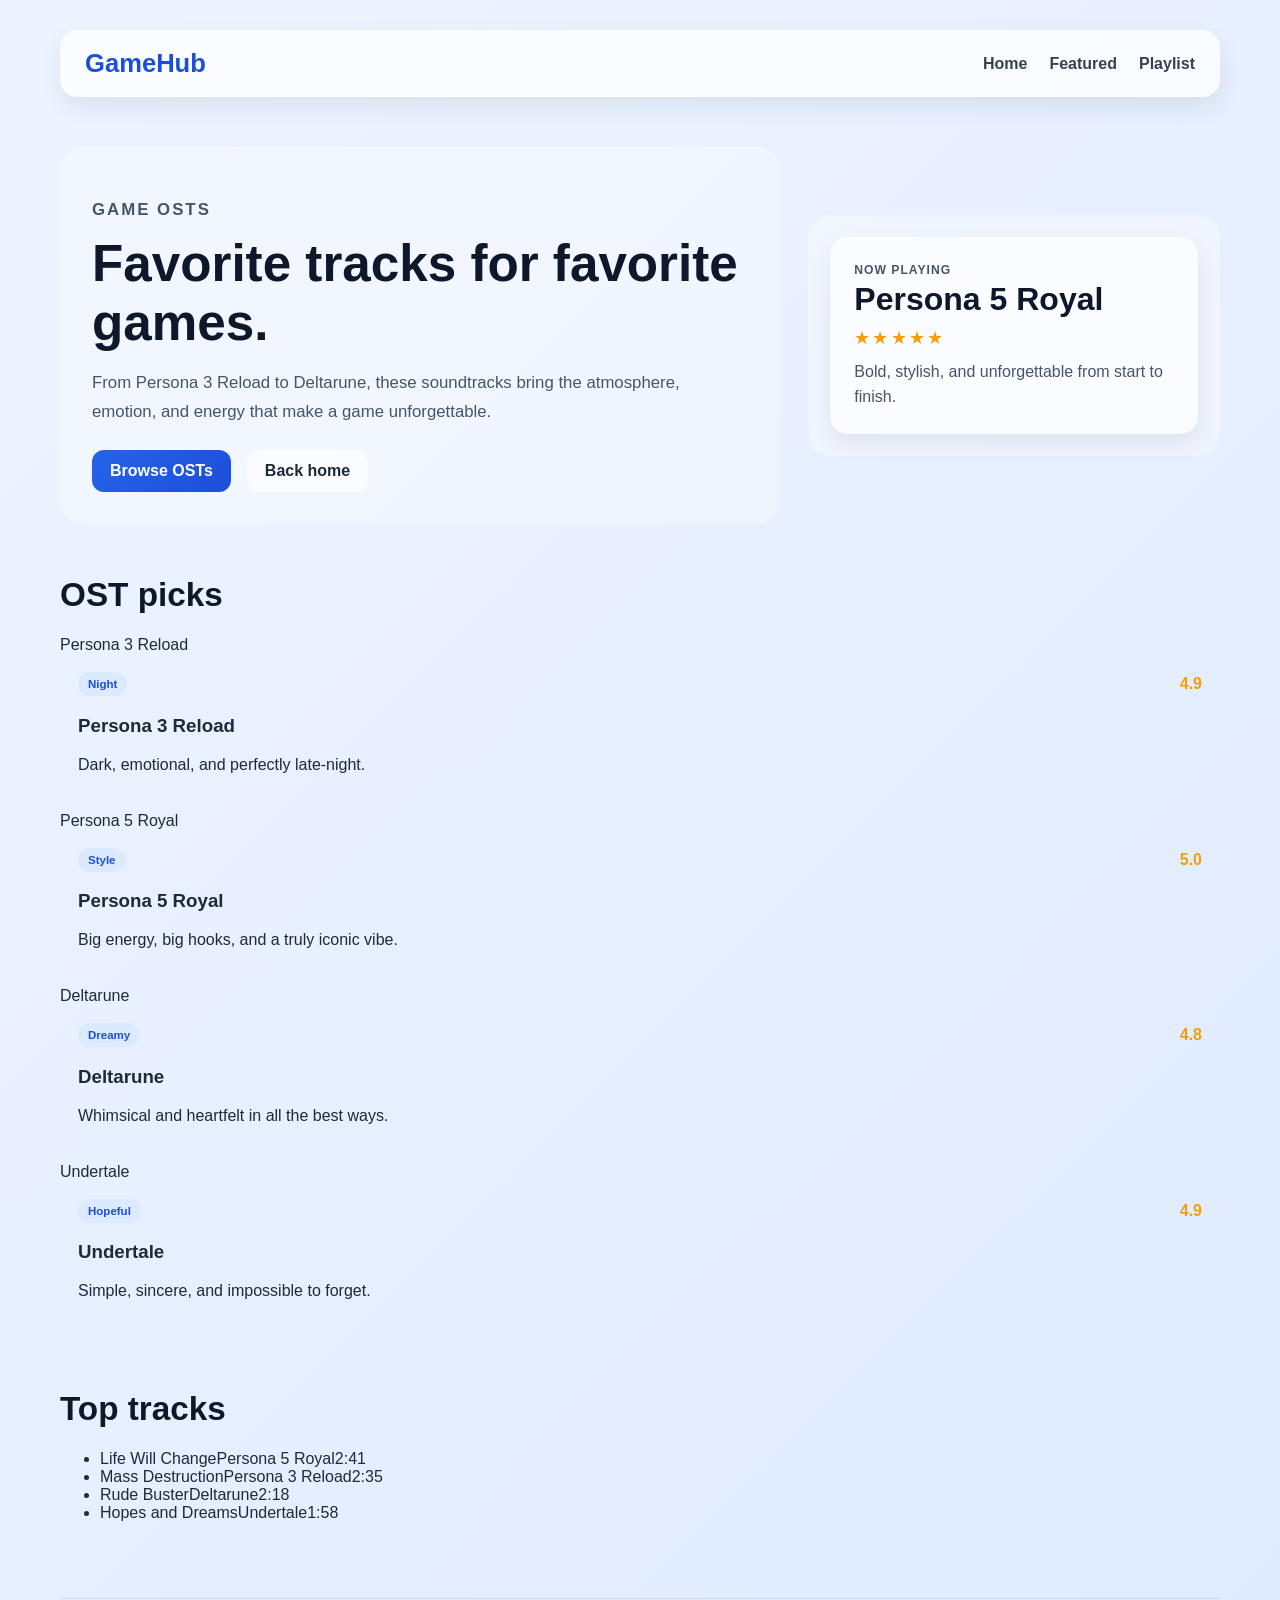
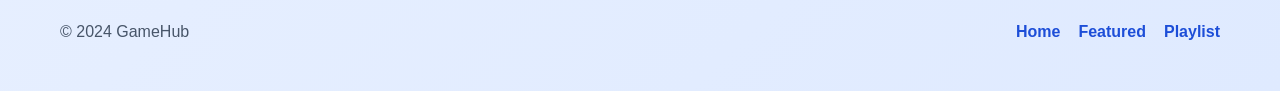
==== osts.html @ a48c1371 "Create the OST page and link it from the main site." ====
<!DOCTYPE html>
<html lang="en">
<head>
  <meta charset="UTF-8" />
  <meta name="viewport" content="width=device-width, initial-scale=1.0" />
  <title>GameHub | OSTs</title>
  <link rel="stylesheet" href="styles.css" />
</head>
<body>
  <header>
    <nav class="navbar" aria-label="Main navigation">
      <a href="Project%20check%20in" class="brand">GameHub</a>
      <ul class="nav-links">
        <li><a href="Project%20check%20in">Home</a></li>
        <li><a href="#featured">Featured</a></li>
        <li><a href="#playlist">Playlist</a></li>
      </ul>
    </nav>
  </header>

  <main>
    <section class="hero ost-hero" aria-labelledby="ost-title">
      <div class="hero-copy">
        <p class="eyebrow">Game OSTs</p>
        <h1 id="ost-title">Favorite tracks for favorite games.</h1>
        <p>From Persona 3 Reload to Deltarune, these soundtracks bring the atmosphere, emotion, and energy that make a game unforgettable.</p>
        <div class="btn-row">
          <a href="#featured" class="btn btn-primary">Browse OSTs</a>
          <a href="Project%20check%20in" class="btn btn-secondary">Back home</a>
        </div>
      </div>

      <aside class="hero-panel">
        <div class="spotlight-card">
          <p class="label">Now playing</p>
          <h2>Persona 5 Royal</h2>
          <div class="stars">★★★★★</div>
          <p>Bold, stylish, and unforgettable from start to finish.</p>
        </div>
      </aside>
    </section>

    <section id="featured" aria-labelledby="featured-title">
      <div class="section-header">
        <h2 id="featured-title">OST picks</h2>
      </div>

      <div class="ost-grid">
        <article class="ost-card">
          <div class="ost-art art-1">Persona 3 Reload</div>
          <div class="game-body">
            <div class="game-meta">
              <span class="tag">Night</span>
              <span class="score">4.9</span>
            </div>
            <h3>Persona 3 Reload</h3>
            <p>Dark, emotional, and perfectly late-night.</p>
          </div>
        </article>

        <article class="ost-card">
          <div class="ost-art art-2">Persona 5 Royal</div>
          <div class="game-body">
            <div class="game-meta">
              <span class="tag">Style</span>
              <span class="score">5.0</span>
            </div>
            <h3>Persona 5 Royal</h3>
            <p>Big energy, big hooks, and a truly iconic vibe.</p>
          </div>
        </article>

        <article class="ost-card">
          <div class="ost-art art-3">Deltarune</div>
          <div class="game-body">
            <div class="game-meta">
              <span class="tag">Dreamy</span>
              <span class="score">4.8</span>
            </div>
            <h3>Deltarune</h3>
            <p>Whimsical and heartfelt in all the best ways.</p>
          </div>
        </article>

        <article class="ost-card">
          <div class="ost-art art-4">Undertale</div>
          <div class="game-body">
            <div class="game-meta">
              <span class="tag">Hopeful</span>
              <span class="score">4.9</span>
            </div>
            <h3>Undertale</h3>
            <p>Simple, sincere, and impossible to forget.</p>
          </div>
        </article>
      </div>
    </section>

    <section id="playlist" aria-labelledby="playlist-title">
      <div class="section-header">
        <h2 id="playlist-title">Top tracks</h2>
      </div>

      <div class="playlist-panel">
        <ul class="track-list">
          <li><span class="track-name">Life Will Change</span><span class="track-meta">Persona 5 Royal</span><span class="track-time">2:41</span></li>
          <li><span class="track-name">Mass Destruction</span><span class="track-meta">Persona 3 Reload</span><span class="track-time">2:35</span></li>
          <li><span class="track-name">Rude Buster</span><span class="track-meta">Deltarune</span><span class="track-time">2:18</span></li>
          <li><span class="track-name">Hopes and Dreams</span><span class="track-meta">Undertale</span><span class="track-time">1:58</span></li>
        </ul>
      </div>
    </section>
  </main>

  <footer>
    <div class="footer-wrap">
      <p>© 2024 GameHub</p>
      <div class="footer-links">
        <a href="Project%20check%20in">Home</a>
        <a href="#featured">Featured</a>
        <a href="#playlist">Playlist</a>
      </div>
    </div>
  </footer>
</body>
</html>
---- styles.css ----
* {
  box-sizing: border-box;
}

:root {
  --bg-1: #eef4ff;
  --bg-2: #dfeaff;
  --card: rgba(255, 255, 255, 0.8);
  --panel: rgba(255, 255, 255, 0.7);
  --border: rgba(255, 255, 255, 0.9);
  --primary: #2563eb;
  --primary-dark: #1d4ed8;
  --text: #1f2937;
  --muted: #475569;
  --shadow: rgba(15, 23, 42, 0.08);
}

body {
  margin: 0;
  min-height: 100vh;
  background: linear-gradient(135deg, var(--bg-1) 0%, var(--bg-2) 100%);
  font-family: Arial, sans-serif;
  color: var(--text);
}

a {
  text-decoration: none;
}

header {
  max-width: 1200px;
  margin: 0 auto;
  padding: 30px 20px 0;
}

.navbar {
  display: flex;
  justify-content: space-between;
  align-items: center;
  background: var(--panel);
  border: 1px solid var(--border);
  border-radius: 18px;
  padding: 18px 24px;
  box-shadow: 0 10px 25px var(--shadow);
}

.brand {
  font-size: 1.6rem;
  font-weight: 700;
  color: var(--primary-dark);
}

.nav-links {
  list-style: none;
  display: flex;
  gap: 22px;
  margin: 0;
  padding: 0;
}

.nav-links a {
  color: #374151;
  font-weight: 600;
}

main {
  max-width: 1200px;
  margin: 0 auto;
  padding: 40px 20px 60px;
}

.hero {
  display: grid;
  grid-template-columns: 1.4fr 0.8fr;
  gap: 28px;
  align-items: center;
  margin-top: 10px;
}

.hero-copy {
  background: rgba(255, 255, 255, 0.3);
  border-radius: 24px;
  padding: 32px;
}

.eyebrow {
  text-transform: uppercase;
  letter-spacing: 0.12em;
  font-size: 12px;
  font-weight: 700;
  color: var(--primary);
  margin-bottom: 10px;
}

h1 {
  margin: 0;
  font-size: clamp(2.3rem, 4vw, 4rem);
  color: #0f172a;
}

.hero-copy p {
  color: var(--muted);
  font-size: 1.05rem;
  line-height: 1.7;
  max-width: 620px;
}

.btn-row {
  display: flex;
  gap: 16px;
  margin-top: 24px;
  flex-wrap: wrap;
}

.btn {
  display: inline-block;
  border-radius: 12px;
  font-weight: 700;
  padding: 12px 18px;
  transition: transform 0.2s ease;
}

.btn:hover {
  transform: translateY(-2px);
}

.btn-primary {
  background: linear-gradient(135deg, var(--primary), var(--primary-dark));
  color: white;
}

.btn-secondary {
  background: rgba(255, 255, 255, 0.65);
  color: #1f2937;
}

.hero-panel {
  background: rgba(255, 255, 255, 0.35);
  border-radius: 22px;
  padding: 22px;
  min-height: 220px;
  display: flex;
  align-items: center;
}

.spotlight-card {
  width: 100%;
  background: rgba(255, 255, 255, 0.7);
  border-radius: 18px;
  padding: 24px;
  box-shadow: 0 10px 22px rgba(15, 23, 42, 0.08);
}

.label {
  margin: 0 0 8px;
  color: var(--primary);
  font-size: 0.76rem;
  font-weight: 700;
  text-transform: uppercase;
  letter-spacing: 0.08em;
}

.spotlight-card h2 {
  margin: 0;
  font-size: 2rem;
  color: #0f172a;
}

.stars {
  color: #f59e0b;
  letter-spacing: 0.12em;
  margin: 10px 0;
  font-size: 1.1rem;
}

.spotlight-card p {
  margin: 0;
  color: var(--muted);
  line-height: 1.6;
}

section {
  margin-top: 52px;
}

.section-header {
  margin-bottom: 22px;
}

.section-header h2 {
  margin: 0;
  font-size: clamp(1.8rem, 2.6vw, 2.5rem);
  color: #0f172a;
}

.game-grid {
  display: grid;
  grid-template-columns: repeat(auto-fit, minmax(250px, 1fr));
  gap: 24px;
}

.game-card {
  background: rgba(255, 255, 255, 0.8);
  border-radius: 18px;
  overflow: hidden;
  box-shadow: 0 12px 24px rgba(0, 0, 0, 0.08);
  transition: transform 0.2s ease;
}

.game-card:hover {
  transform: translateY(-5px);
}

.game-card img {
  display: block;
  width: 100%;
  height: 170px;
  object-fit: cover;
}

.game-body {
  padding: 18px 18px 22px;
}

.game-meta {
  display: flex;
  justify-content: space-between;
  align-items: center;
  gap: 10px;
  margin-bottom: 14px;
}

.tag,
.genre {
  display: inline-block;
  padding: 6px 10px;
  border-radius: 999px;
  background: #dbeafe;
  color: var(--primary-dark);
  font-size: 0.72rem;
  font-weight: 700;
}

.score {
  color: #f59e0b;
  font-weight: 700;
}

.game-card h3 {
  margin: 0 0 8px;
  font-size: 1.6rem;
  color: #0f172a;
}

.game-card p,
.review-card p,
.ranking-item p,
.about-copy p {
  margin: 0;
  line-height: 1.6;
  color: var(--muted);
}

.review-grid {
  display: grid;
  grid-template-columns: repeat(auto-fit, minmax(220px, 1fr));
  gap: 20px;
}

.review-card {
  background: rgba(255, 255, 255, 0.72);
  border-radius: 18px;
  padding: 22px;
  box-shadow: 0 10px 20px rgba(15, 23, 42, 0.05);
}

.review-card h3 {
  margin: 0 0 10px;
  font-size: 1.4rem;
  color: #0f172a;
}

.ranking-list {
  display: grid;
  gap: 18px;
}

.ranking-item {
  display: flex;
  align-items: center;
  gap: 20px;
  background: rgba(255, 255, 255, 0.7);
  border-radius: 16px;
  padding: 18px 20px;
  box-shadow: 0 10px 20px rgba(15, 23, 42, 0.05);
}

.rank {
  display: inline-flex;
  align-items: center;
  justify-content: center;
  width: 52px;
  height: 52px;
  border-radius: 14px;
  background: linear-gradient(135deg, #dbeafe, #bfdbfe);
  color: var(--primary-dark);
  font-size: 1.2rem;
  font-weight: 700;
}

.ranking-item h3 {
  margin: 0 0 6px;
  color: #0f172a;
  font-size: 1.35rem;
}

.about-copy {
  background: rgba(255, 255, 255, 0.5);
  border-radius: 22px;
  padding: 28px 26px;
}

.about-copy h2 {
  margin: 0 0 12px;
  font-size: clamp(1.8rem, 2.4vw, 2.3rem);
  color: #0f172a;
}

footer {
  max-width: 1200px;
  margin: 0 auto;
  padding: 0 20px 50px;
}

.footer-wrap {
  display: flex;
  justify-content: space-between;
  align-items: center;
  gap: 16px;
  padding-top: 24px;
  border-top: 1px solid rgba(37, 99, 235, 0.15);
}

.footer-wrap p {
  margin: 0;
  color: #475569;
}

.footer-links {
  display: flex;
  gap: 18px;
  flex-wrap: wrap;
}

.footer-links a {
  color: #1d4ed8;
  font-weight: 600;
}

button {
  border: none;
  border-radius: 12px;
  background: linear-gradient(135deg, var(--primary), var(--primary-dark));
  color: white;
  font-weight: 700;
  padding: 12px 18px;
  cursor: pointer;
}

@media (max-width: 760px) {
  .navbar,
  .footer-wrap {
    flex-direction: column;
    align-items: flex-start;
  }

  .nav-links {
    flex-wrap: wrap;
    gap: 12px 18px;
  }

  .hero {
    grid-template-columns: 1fr;
  }

  .hero-copy {
    padding: 24px 18px;
  }
}
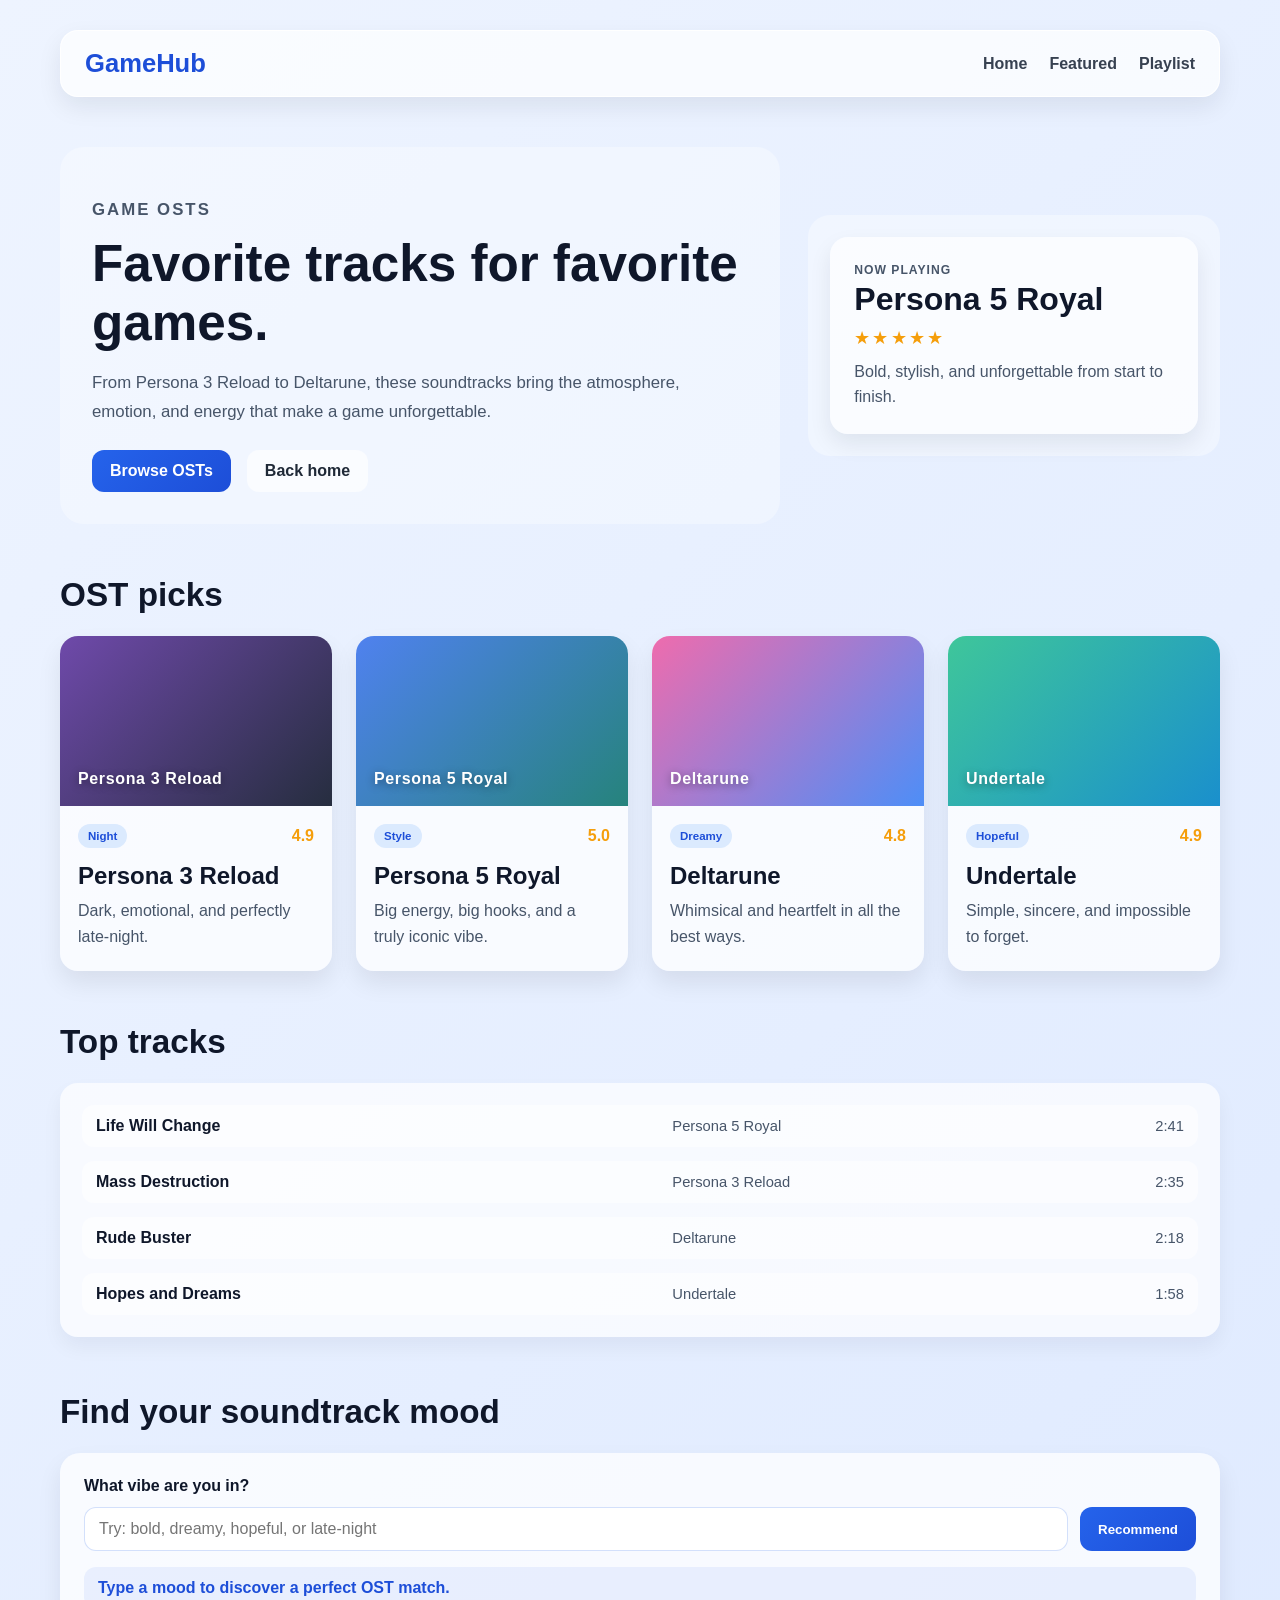
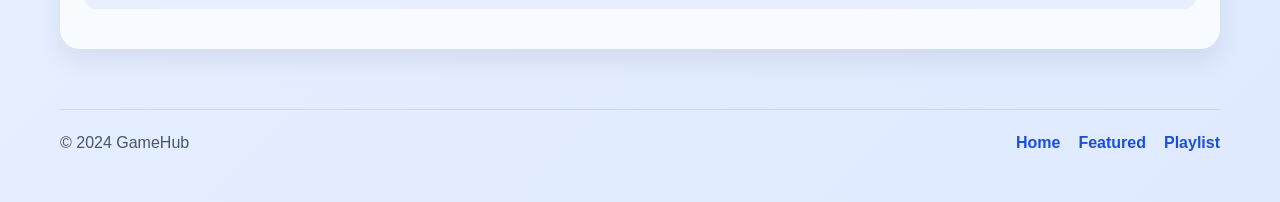
==== commit 54456457: "Add a soundtrack mood recommender interaction to the OST page with a dedicated JS file and visible f" ====
--- a/osts.html
+++ b/osts.html
@@ -110,6 +110,21 @@
         </ul>
       </div>
     </section>
+
+    <section class="recommendation-section" aria-labelledby="recommendation-title">
+      <div class="section-header">
+        <h2 id="recommendation-title">Find your soundtrack mood</h2>
+      </div>
+
+      <div class="recommendation-box">
+        <label for="mood-input">What vibe are you in?</label>
+        <div class="recommendation-controls">
+          <input id="mood-input" type="text" placeholder="Try: bold, dreamy, hopeful, or late-night" />
+          <button id="mood-button" type="button">Recommend</button>
+        </div>
+        <p id="mood-feedback" class="mood-feedback" aria-live="polite">Type a mood to discover a perfect OST match.</p>
+      </div>
+    </section>
   </main>
 
   <footer>
@@ -122,5 +137,185 @@
       </div>
     </div>
   </footer>
+
+  <script src="osts-script.js"></script>
 </body>
 </html>
+
+
+
+
+
+
+
+
+
+
+
+
+
+
+
+
+
+
+
+
+
+
+
+
+
+
+
+
+
+
+
+
+
+
+
+
+
+
+
+
+
+
+
+
+
+
+
+
+
+
+
+
+
+
+
+
+
+
+
+
+
+
+
+
+
+
+
+
+
+
+
+
+
+
+
+
+
+
+
+
+
+
+
+
+
+
+
+
+
+
+
+
+
+
+
+
+
+
+
+
+
+
+
+
+
+
+
+
+
+
+
+
+
+
+
+
+
+
+
+
+
+
+
+
+
+
+
+
+
+
+
+
+
+
+
+
+
+
+
+
+
+
+
+
+
+
+
+
+
+
+
+
+
+
+
+
+
+
+
+
+
+
+
+
+
+
+
+
+
+
+
+
+
+
+
+
+
+
--- a/styles.css
+++ b/styles.css
@@ -13,6 +13,8 @@
   --text: #1f2937;
   --muted: #475569;
   --shadow: rgba(15, 23, 42, 0.08);
+  --success: #1d9d66;
+  --warning: #b45309;
 }
 
 body {
@@ -193,29 +195,44 @@
   color: #0f172a;
 }
 
-.game-grid {
+.ost-grid {
   display: grid;
-  grid-template-columns: repeat(auto-fit, minmax(250px, 1fr));
+  grid-template-columns: repeat(auto-fit, minmax(220px, 1fr));
   gap: 24px;
 }
 
-.game-card {
-  background: rgba(255, 255, 255, 0.8);
+.ost-card {
+  background: rgba(255, 255, 255, 0.75);
   border-radius: 18px;
   overflow: hidden;
   box-shadow: 0 12px 24px rgba(0, 0, 0, 0.08);
-  transition: transform 0.2s ease;
-}
-
-.game-card:hover {
-  transform: translateY(-5px);
-}
-
-.game-card img {
-  display: block;
-  width: 100%;
-  height: 170px;
-  object-fit: cover;
+}
+
+.ost-art {
+  display: flex;
+  align-items: flex-end;
+  min-height: 170px;
+  padding: 18px;
+  font-weight: 700;
+  color: white;
+  letter-spacing: 0.04em;
+  text-shadow: 0 2px 8px rgba(0, 0, 0, 0.4);
+}
+
+.art-1 {
+  background: linear-gradient(135deg, rgba(76, 29, 149, 0.8), rgba(15, 23, 42, 0.9));
+}
+
+.art-2 {
+  background: linear-gradient(135deg, rgba(37, 99, 235, 0.8), rgba(15, 118, 110, 0.9));
+}
+
+.art-3 {
+  background: linear-gradient(135deg, rgba(236, 72, 153, 0.8), rgba(59, 130, 246, 0.9));
+}
+
+.art-4 {
+  background: linear-gradient(135deg, rgba(16, 185, 129, 0.8), rgba(2, 132, 199, 0.9));
 }
 
 .game-body {
@@ -230,8 +247,7 @@
   margin-bottom: 14px;
 }
 
-.tag,
-.genre {
+.tag {
   display: inline-block;
   padding: 6px 10px;
   border-radius: 999px;
@@ -246,84 +262,114 @@
   font-weight: 700;
 }
 
-.game-card h3 {
+.ost-card h3 {
   margin: 0 0 8px;
-  font-size: 1.6rem;
+  font-size: 1.5rem;
   color: #0f172a;
 }
 
-.game-card p,
-.review-card p,
-.ranking-item p,
-.about-copy p {
+.ost-card p {
   margin: 0;
   line-height: 1.6;
   color: var(--muted);
 }
 
-.review-grid {
-  display: grid;
-  grid-template-columns: repeat(auto-fit, minmax(220px, 1fr));
-  gap: 20px;
-}
-
-.review-card {
-  background: rgba(255, 255, 255, 0.72);
+.playlist-panel {
+  background: rgba(255, 255, 255, 0.7);
   border-radius: 18px;
   padding: 22px;
   box-shadow: 0 10px 20px rgba(15, 23, 42, 0.05);
 }
 
-.review-card h3 {
-  margin: 0 0 10px;
-  font-size: 1.4rem;
+.track-list {
+  list-style: none;
+  display: grid;
+  gap: 14px;
+  margin: 0;
+  padding: 0;
+}
+
+.track-list li {
+  display: grid;
+  grid-template-columns: minmax(130px, 1.2fr) minmax(120px, 1fr) auto;
+  gap: 16px;
+  align-items: center;
+  padding: 12px 14px;
+  border-radius: 12px;
+  background: rgba(255, 255, 255, 0.6);
+}
+
+.track-name {
+  font-weight: 700;
   color: #0f172a;
 }
 
-.ranking-list {
-  display: grid;
-  gap: 18px;
-}
-
-.ranking-item {
-  display: flex;
-  align-items: center;
-  gap: 20px;
-  background: rgba(255, 255, 255, 0.7);
-  border-radius: 16px;
-  padding: 18px 20px;
-  box-shadow: 0 10px 20px rgba(15, 23, 42, 0.05);
-}
-
-.rank {
-  display: inline-flex;
-  align-items: center;
-  justify-content: center;
-  width: 52px;
-  height: 52px;
-  border-radius: 14px;
-  background: linear-gradient(135deg, #dbeafe, #bfdbfe);
+.track-meta,
+.track-time {
+  color: var(--muted);
+  font-size: 0.92rem;
+}
+
+.recommendation-section {
+  margin-top: 56px;
+}
+
+.recommendation-box {
+  background: rgba(255, 255, 255, 0.75);
+  border-radius: 20px;
+  padding: 24px;
+  box-shadow: 0 12px 24px rgba(15, 23, 42, 0.08);
+}
+
+.recommendation-box label {
+  display: block;
+  margin-bottom: 12px;
+  font-weight: 700;
+  color: #0f172a;
+}
+
+.recommendation-controls {
+  display: flex;
+  gap: 12px;
+  flex-wrap: wrap;
+}
+
+#mood-input {
+  flex: 1 1 240px;
+  padding: 12px 14px;
+  border: 1px solid rgba(37, 99, 235, 0.2);
+  border-radius: 12px;
+  font-size: 1rem;
+}
+
+button {
+  border: none;
+  border-radius: 12px;
+  background: linear-gradient(135deg, var(--primary), var(--primary-dark));
+  color: white;
+  font-weight: 700;
+  padding: 12px 18px;
+  cursor: pointer;
+}
+
+.mood-feedback {
+  margin-top: 16px;
+  padding: 12px 14px;
+  border-radius: 12px;
+  background: rgba(37, 99, 235, 0.08);
   color: var(--primary-dark);
-  font-size: 1.2rem;
-  font-weight: 700;
-}
-
-.ranking-item h3 {
-  margin: 0 0 6px;
-  color: #0f172a;
-  font-size: 1.35rem;
-}
-
-.about-copy {
-  background: rgba(255, 255, 255, 0.5);
-  border-radius: 22px;
-  padding: 28px 26px;
-}
-
-.about-copy h2 {
-  margin: 0 0 12px;
-  font-size: clamp(1.8rem, 2.4vw, 2.3rem);
-  color: #0f172a;
+  font-weight: 600;
+  transition: all 0.2s ease;
+}
+
+.mood-feedback.success {
+  background: rgba(29, 157, 102, 0.1);
+  color: var(--success);
+}
+
+.mood-feedback.warning {
+  background: rgba(180, 83, 9, 0.1);
+  color: var(--warning);
 }
 
 footer {
@@ -355,16 +401,6 @@
 .footer-links a {
   color: #1d4ed8;
   font-weight: 600;
-}
-
-button {
-  border: none;
-  border-radius: 12px;
-  background: linear-gradient(135deg, var(--primary), var(--primary-dark));
-  color: white;
-  font-weight: 700;
-  padding: 12px 18px;
-  cursor: pointer;
 }
 
 @media (max-width: 760px) {
@@ -386,4 +422,188 @@
   .hero-copy {
     padding: 24px 18px;
   }
-}
+
+  .track-list li {
+    grid-template-columns: 1fr;
+    gap: 8px;
+  }
+}
+
+
+
+
+
+
+
+
+
+
+
+
+
+
+
+
+
+
+
+
+
+
+
+
+
+
+
+
+
+
+
+
+
+
+
+
+
+
+
+
+
+
+
+
+
+
+
+
+
+
+
+
+
+
+
+
+
+
+
+
+
+
+
+
+
+
+
+
+
+
+
+
+
+
+
+
+
+
+
+
+
+
+
+
+
+
+
+
+
+
+
+
+
+
+
+
+
+
+
+
+
+
+
+
+
+
+
+
+
+
+
+
+
+
+
+
+
+
+
+
+
+
+
+
+
+
+
+
+
+
+
+
+
+
+
+
+
+
+
+
+
+
+
+
+
+
+
+
+
+
+
+
+
+
+
+
+
+
+
+
+
+
+
+
+
+
+
+
+
+
+
+
+
+
+
+
+
+
+
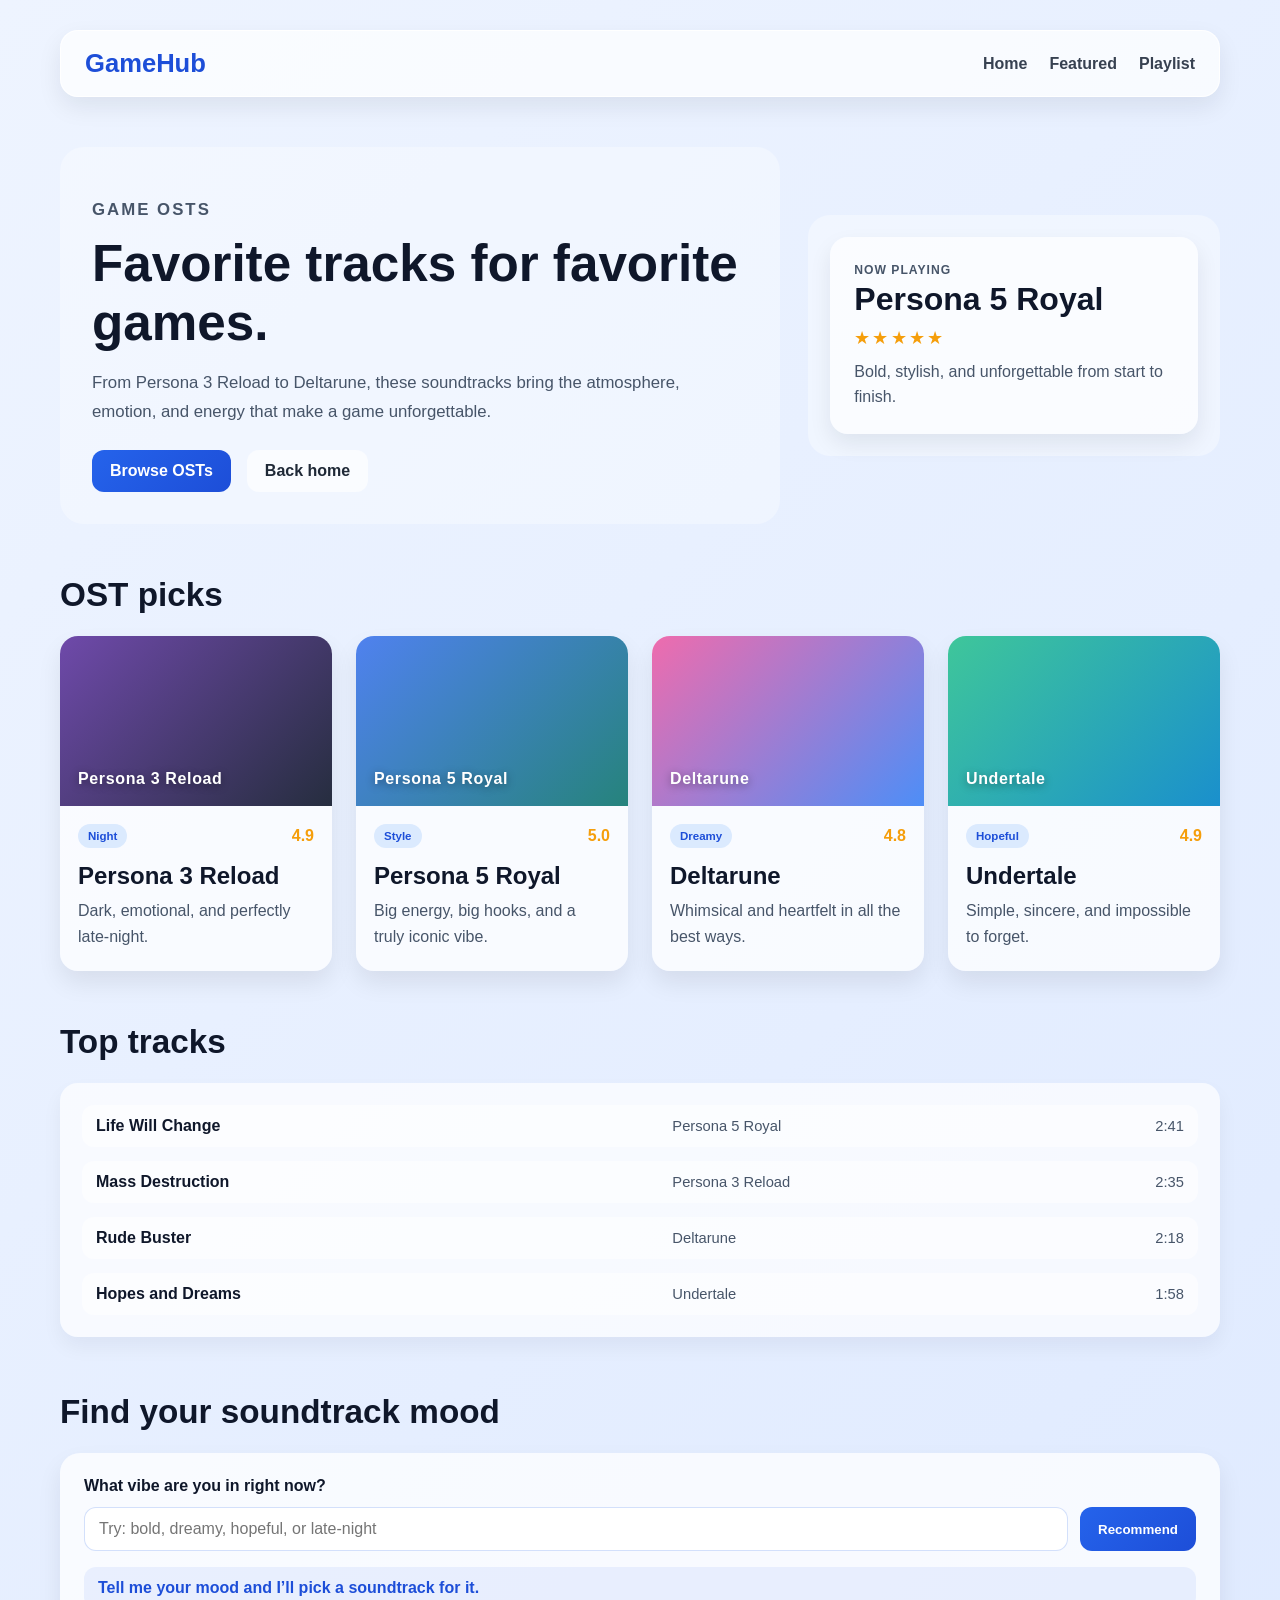
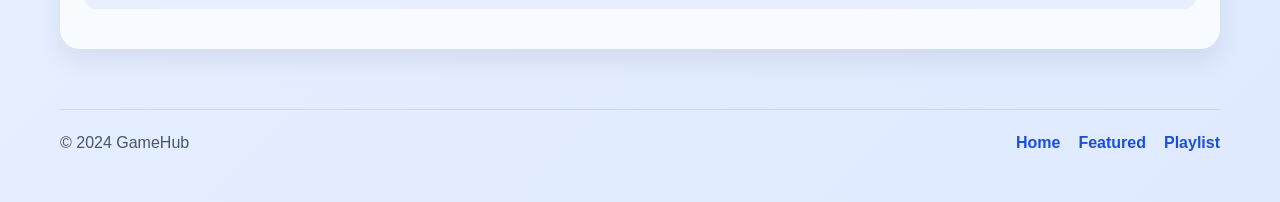
==== commit a1d91446: "Humanize the OST mood recommender copy so it reads more naturally and conversationally." ====
--- a/osts.html
+++ b/osts.html
@@ -117,12 +117,12 @@
       </div>
 
       <div class="recommendation-box">
-        <label for="mood-input">What vibe are you in?</label>
+        <label for="mood-input">What vibe are you in right now?</label>
         <div class="recommendation-controls">
           <input id="mood-input" type="text" placeholder="Try: bold, dreamy, hopeful, or late-night" />
           <button id="mood-button" type="button">Recommend</button>
         </div>
-        <p id="mood-feedback" class="mood-feedback" aria-live="polite">Type a mood to discover a perfect OST match.</p>
+        <p id="mood-feedback" class="mood-feedback" aria-live="polite">Tell me your mood and I’ll pick a soundtrack for it.</p>
       </div>
     </section>
   </main>
@@ -141,181 +141,3 @@
   <script src="osts-script.js"></script>
 </body>
 </html>
-
-
-
-
-
-
-
-
-
-
-
-
-
-
-
-
-
-
-
-
-
-
-
-
-
-
-
-
-
-
-
-
-
-
-
-
-
-
-
-
-
-
-
-
-
-
-
-
-
-
-
-
-
-
-
-
-
-
-
-
-
-
-
-
-
-
-
-
-
-
-
-
-
-
-
-
-
-
-
-
-
-
-
-
-
-
-
-
-
-
-
-
-
-
-
-
-
-
-
-
-
-
-
-
-
-
-
-
-
-
-
-
-
-
-
-
-
-
-
-
-
-
-
-
-
-
-
-
-
-
-
-
-
-
-
-
-
-
-
-
-
-
-
-
-
-
-
-
-
-
-
-
-
-
-
-
-
-
-
-
-
-
-
-
-
-
-
-
-
-
-
-
-
-
-
-
-
-
